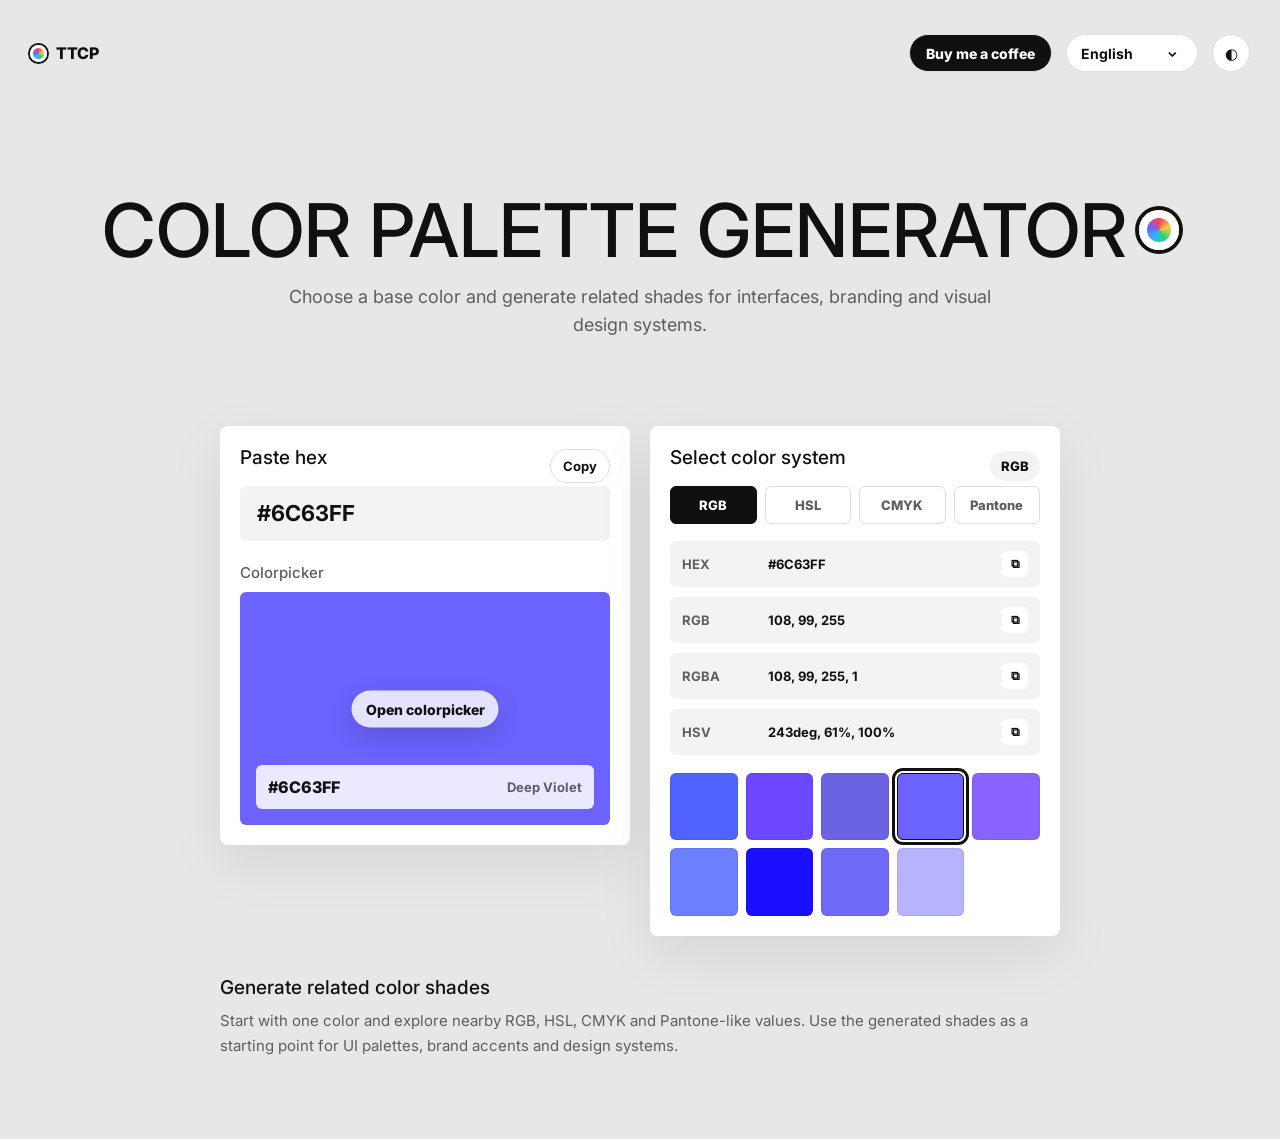
==== color-palette-generator/index.html @ a8769fe8 "Add SEO landing pages" ====
<!doctype html>
<html lang="en">
  <head>
    <meta charset="UTF-8" />
    <meta name="viewport" content="width=device-width, initial-scale=1.0" />
    <title>Color Palette Generator | The True Color Picker</title>
    <meta name="description" content="Generate related color shades from a selected HEX color and explore RGB, HSL, CMYK and Pantone-like values." />
    <meta name="robots" content="index, follow" />
    <link rel="canonical" href="https://thetruecolorpicker.com/color-palette-generator/" />
    <meta property="og:title" content="Color Palette Generator" />
    <meta property="og:description" content="Create related shades from a base color and compare useful design color values." />
    <meta property="og:type" content="website" />
    <meta property="og:url" content="https://thetruecolorpicker.com/color-palette-generator/" />
    <meta property="og:site_name" content="The True Color Picker" />
    <meta name="twitter:card" content="summary" />
    <meta name="twitter:title" content="Color Palette Generator" />
    <meta name="twitter:description" content="Generate related color shades from a selected HEX color." />
    <link rel="preconnect" href="https://fonts.googleapis.com" />
    <link rel="preconnect" href="https://fonts.gstatic.com" crossorigin />
    <link href="https://fonts.googleapis.com/css2?family=Inter:wght@400;500;600;700;800&display=swap" rel="stylesheet" />
    <link rel="stylesheet" href="../styles.css" />
  </head>
  <body data-default-system="rgb">
    <header class="topbar" aria-label="Main navigation">
      <a class="brand-mini" href="/" aria-label="The True Color Picker"><span class="brand-dot"></span>TTCP</a>
      <nav class="nav-actions">
        <a class="coffee-button" href="https://buymeacoffee.com/darlan_sz" target="_blank" rel="noopener noreferrer" data-i18n="buyCoffee">Buy me a coffee</a>
        <label class="language-menu"><span class="sr-only" data-i18n="chooseLanguage">Choose language</span><select id="languageSelect" aria-label="Choose language"><option value="en">English</option><option value="pt">Português</option><option value="es">Español</option></select></label>
        <button class="icon-button" id="themeToggle" type="button" aria-label="Dark theme" title="Dark theme"><span aria-hidden="true">◐</span></button>
      </nav>
    </header>
    <main>
      <section class="hero" id="picker">
        <h1>Color Palette Generator</h1>
        <p>Choose a base color and generate related shades for interfaces, branding and visual design systems.</p>
      </section>
      <section class="workspace" aria-label="Color palette generator">
        <article class="panel input-panel">
          <div class="panel-heading"><h2 data-i18n="pasteHex">Paste hex</h2><button class="copy-button" data-copy-target="hexValue" data-i18n="copy" type="button">Copy</button></div>
          <label class="hex-field"><span class="sr-only">Hex color</span><input id="hexInput" type="text" value="#6C63FF" maxlength="7" spellcheck="false" /></label>
          <h3 data-i18n="colorpicker">Colorpicker</h3>
          <div class="color-stage"><input id="colorInput" type="color" value="#6c63ff" aria-label="Choose color" /><div class="selected-color" id="selectedColor"></div><div class="picker-message" data-i18n="openColorpicker" aria-hidden="true">Open colorpicker</div><div class="color-readout"><span id="hexValue">#6C63FF</span><strong id="colorName">Electric Iris</strong></div></div>
        </article>
        <article class="panel values-panel">
          <div class="panel-heading"><h2 data-i18n="selectColorSystem">Select color system</h2><span class="pill" id="activeSystem">RGB</span></div>
          <div class="system-tabs" role="tablist" aria-label="Color systems"><button class="tab active" data-system="rgb" type="button">RGB</button><button class="tab" data-system="hsl" type="button">HSL</button><button class="tab" data-system="cmyk" type="button">CMYK</button><button class="tab" data-system="pantone" type="button">Pantone</button></div>
          <div class="value-list" id="valueList" aria-live="polite"></div><div class="swatch-grid" id="relatedGrid" aria-label="Related shades"></div>
        </article>
      </section>
      <section class="seo-copy">
        <h2>Generate related color shades</h2>
        <p>Start with one color and explore nearby RGB, HSL, CMYK and Pantone-like values. Use the generated shades as a starting point for UI palettes, brand accents and design systems.</p>
      </section>
    </main>
    <script src="../script.js"></script>
  </body>
</html>
---- styles.css ----
:root {
  --page: #e7e7e7;
  --panel: #ffffff;
  --ink: #101010;
  --muted: #5d5d62;
  --line: #dedee3;
  --soft: #f3f3f5;
  --accent: #6c63ff;
  --radius: 8px;
  --shadow: 0 18px 55px rgba(18, 18, 20, 0.08);
}

body.dark-theme {
  --page: #121214;
  --panel: #1d1d21;
  --ink: #f4f4f5;
  --muted: #b2b2bb;
  --line: #35353c;
  --soft: #29292f;
  --shadow: 0 18px 55px rgba(0, 0, 0, 0.26);
}

* {
  box-sizing: border-box;
}

html {
  scroll-behavior: smooth;
}

body {
  margin: 0;
  min-height: 100vh;
  background: var(--page);
  color: var(--ink);
  font-family: Inter, Arial, Helvetica, sans-serif;
}

button,
input,
select {
  font: inherit;
}

button {
  cursor: pointer;
}

.sr-only {
  position: absolute;
  width: 1px;
  height: 1px;
  padding: 0;
  margin: -1px;
  overflow: hidden;
  clip: rect(0, 0, 0, 0);
  white-space: nowrap;
  border: 0;
}

.topbar {
  display: flex;
  align-items: center;
  justify-content: space-between;
  width: min(1220px, calc(100% - 40px));
  margin: 0 auto;
  padding: 34px 0 18px;
}

.brand-mini,
.nav-actions a {
  color: var(--ink);
  text-decoration: none;
}

.brand-mini {
  display: inline-flex;
  align-items: center;
  gap: 9px;
  font-weight: 800;
  letter-spacing: 0;
}

.brand-dot {
  width: 17px;
  height: 17px;
  border-radius: 50%;
  background: conic-gradient(#ff4057, #ffcc3d, #28d17c, #2fb6ff, #6c63ff, #ff4057);
  box-shadow: inset 0 0 0 3px #fff, 0 0 0 2px #111;
}

.nav-actions {
  display: flex;
  align-items: center;
  gap: 14px;
  font-size: 15px;
  font-weight: 500;
}

.nav-actions .coffee-button {
  display: inline-flex;
  align-items: center;
  justify-content: center;
  min-height: 38px;
  padding: 0 16px;
  border: 1px solid var(--line);
  border-radius: 999px;
  background: var(--ink);
  color: var(--panel);
  font-size: 14px;
  font-weight: 800;
  text-decoration: none;
  white-space: nowrap;
}

.language-menu select {
  appearance: none;
  min-height: 38px;
  padding: 0 44px 0 14px;
  border: 1px solid var(--line);
  border-radius: 999px;
  background: var(--panel);
  color: var(--ink);
  font-size: 14px;
  font-weight: 700;
  outline: none;
}

.language-menu {
  position: relative;
}

.language-menu::after {
  content: "⌄";
  position: absolute;
  top: 50%;
  right: 20px;
  transform: translateY(-56%);
  color: var(--ink);
  font-size: 13px;
  font-weight: 800;
  pointer-events: none;
}

.language-menu select:focus {
  border-color: var(--ink);
  box-shadow: 0 0 0 3px rgba(0, 0, 0, 0.08);
}

.icon-button,
.copy-button,
.tab {
  border: 1px solid var(--line);
  background: var(--panel);
  color: var(--ink);
}

.icon-button {
  display: grid;
  width: 38px;
  height: 38px;
  place-items: center;
  border-radius: 999px;
}

.hero {
  display: grid;
  justify-items: center;
  gap: 16px;
  width: min(1220px, calc(100% - 40px));
  margin: 104px auto 86px;
  text-align: center;
}

.hero h1 {
  display: inline-flex;
  align-items: center;
  justify-content: center;
  gap: 12px;
  margin: 0;
  font-size: clamp(42px, 6vw, 74px);
  line-height: 0.98;
  font-weight: 500;
  text-transform: uppercase;
}

.hero h1::after {
  content: "";
  width: 40px;
  height: 40px;
  border-radius: 50%;
  background: conic-gradient(#ff4057, #ffcc3d, #28d17c, #2fb6ff, #6c63ff, #ff4057);
  box-shadow: inset 0 0 0 8px #fff, 0 0 0 4px #111;
}

.hero p {
  max-width: 720px;
  margin: 0;
  color: var(--muted);
  font-size: 18px;
  line-height: 1.6;
}

.workspace {
  display: grid;
  grid-template-columns: repeat(2, minmax(0, 1fr));
  gap: 20px;
  width: min(840px, calc(100% - 40px));
  margin: 0 auto 80px;
  align-items: start;
}

.seo-copy {
  width: min(840px, calc(100% - 40px));
  margin: -40px auto 80px;
  color: var(--muted);
  font-size: 15px;
  line-height: 1.7;
}

.seo-copy h2 {
  color: var(--ink);
  margin-bottom: 8px;
}

.seo-copy p {
  margin: 0 0 14px;
}

.panel {
  min-width: 0;
  height: fit-content;
  padding: 20px;
  border-radius: var(--radius);
  background: var(--panel);
  box-shadow: var(--shadow);
}

.panel-heading {
  display: flex;
  align-items: center;
  justify-content: space-between;
  gap: 14px;
}

h2,
h3,
p {
  letter-spacing: 0;
}

h2 {
  margin: 0 0 16px;
  font-size: 19px;
  line-height: 1.25;
  font-weight: 500;
}

h3 {
  margin: 22px 0 10px;
  color: var(--muted);
  font-size: 15px;
  line-height: 1.3;
  font-weight: 500;
}

.copy-button {
  min-height: 34px;
  padding: 0 12px;
  border-radius: 999px;
  font-size: 13px;
  font-weight: 700;
}

.copy-button.copied,
.mini-copy.copied {
  background: #111;
  color: #fff;
}

.hex-field input {
  width: 100%;
  height: 55px;
  padding: 0 16px;
  border: 1px solid transparent;
  border-radius: 6px;
  background: var(--soft);
  color: var(--ink);
  font-size: 22px;
  font-weight: 700;
  text-transform: uppercase;
  outline: none;
}

.hex-field input:focus {
  border-color: var(--accent);
  box-shadow: 0 0 0 4px color-mix(in srgb, var(--accent) 22%, transparent);
}

.color-stage {
  display: grid;
  position: relative;
  min-height: 233px;
  overflow: hidden;
  border-radius: 6px;
  background: var(--soft);
}

#colorInput {
  position: absolute;
  inset: 0;
  width: 100%;
  height: 100%;
  opacity: 0;
  cursor: pointer;
}

.selected-color {
  min-height: 233px;
  background: var(--accent);
}

.picker-message {
  position: absolute;
  top: 50%;
  left: 50%;
  z-index: 1;
  transform: translate(-50%, -50%);
  padding: 10px 14px;
  border-radius: 999px;
  background: rgba(255, 255, 255, 0.82);
  color: #111;
  font-size: 14px;
  font-weight: 800;
  pointer-events: none;
  box-shadow: 0 8px 24px rgba(0, 0, 0, 0.16);
  white-space: nowrap;
}

.color-readout {
  position: absolute;
  left: 16px;
  right: 16px;
  bottom: 16px;
  display: flex;
  flex-wrap: wrap;
  align-items: center;
  justify-content: space-between;
  gap: 10px;
  padding: 12px;
  border-radius: 6px;
  background: rgba(255, 255, 255, 0.86);
  backdrop-filter: blur(12px);
}

.color-readout span {
  font-weight: 800;
}

.color-readout strong {
  color: var(--muted);
  font-size: 13px;
}

body.dark-theme .brand-dot,
body.dark-theme .hero h1::after {
  box-shadow: inset 0 0 0 3px #fff, 0 0 0 2px #fff;
}

body.dark-theme .hero h1::after {
  box-shadow: inset 0 0 0 8px #fff, 0 0 0 4px #fff;
}

body.dark-theme .picker-message,
body.dark-theme .color-readout {
  background: rgba(18, 18, 20, 0.78);
  color: #fff;
}

body.dark-theme .color-readout strong {
  color: #d6d6dc;
}

.pill {
  display: inline-flex;
  align-items: center;
  min-height: 30px;
  padding: 0 11px;
  border-radius: 999px;
  background: var(--soft);
  color: var(--ink);
  font-size: 13px;
  font-weight: 800;
}

.system-tabs {
  display: grid;
  grid-template-columns: repeat(4, 1fr);
  gap: 8px;
  margin-bottom: 17px;
}

.tab {
  min-height: 38px;
  border-radius: 6px;
  color: var(--muted);
  font-size: 13px;
  font-weight: 800;
}

.tab.active {
  border-color: var(--ink);
  background: var(--ink);
  color: var(--panel);
}

.value-list {
  display: grid;
  gap: 10px;
}

.system-note {
  margin: 2px 0 0;
  padding: 10px 12px;
  border-radius: 6px;
  background: color-mix(in srgb, var(--accent) 10%, var(--soft));
  color: var(--muted);
  font-size: 12px;
  line-height: 1.45;
  font-weight: 700;
}

.value-row {
  display: grid;
  grid-template-columns: 76px 1fr auto;
  gap: 10px;
  align-items: center;
  min-height: 43px;
  padding: 10px 12px;
  border-radius: 6px;
  background: var(--soft);
  font-size: 13px;
}

.value-row span:first-child {
  color: var(--muted);
  font-weight: 700;
}

.value-row strong {
  min-width: 0;
  overflow-wrap: anywhere;
}

.mini-copy {
  width: 26px;
  height: 26px;
  border: 0;
  border-radius: 5px;
  background: var(--panel);
  color: var(--ink);
  font-size: 12px;
  font-weight: 800;
}

.mini-copy.copied {
  width: auto;
  padding: 0 8px;
}

.swatch-grid {
  display: grid;
  grid-template-columns: repeat(5, minmax(0, 1fr));
  gap: 8px;
  margin-top: 18px;
}

.swatch {
  aspect-ratio: 1;
  min-height: 42px;
  border: 1px solid rgba(0, 0, 0, 0.08);
  border-radius: 6px;
}

.swatch.selected {
  border-color: #111;
  box-shadow: 0 0 0 2px #fff, 0 0 0 5px #111;
}

body.dark-theme .swatch.selected {
  border-color: #fff;
  box-shadow: 0 0 0 2px #111, 0 0 0 5px #fff;
}

.harmony-list {
  display: grid;
  gap: 14px;
}

.harmony-group {
  display: grid;
  gap: 9px;
}

.harmony-title {
  display: flex;
  align-items: center;
  justify-content: space-between;
  gap: 10px;
  color: #3d3d42;
  font-size: 14px;
  font-weight: 800;
}

.harmony-title span {
  color: var(--muted);
  font-size: 12px;
  font-weight: 700;
}

.harmony-colors {
  display: grid;
  grid-template-columns: repeat(3, 1fr);
  gap: 10px;
}

.family-card {
  display: grid;
  align-content: end;
  min-height: 58px;
  padding: 8px;
  border-radius: 6px;
  border: 1px solid rgba(0, 0, 0, 0.08);
  color: #fff;
  text-shadow: 0 1px 2px rgba(0, 0, 0, 0.35);
  font-size: 11px;
  font-weight: 800;
  overflow-wrap: anywhere;
}

.contrast-panel {
  display: grid;
  align-content: start;
  align-self: start;
  gap: 20px;
}

.contrast-section h3 {
  margin-top: 0;
}

.contrast-grid {
  display: grid;
  grid-template-columns: repeat(3, minmax(0, 1fr));
  gap: 13px;
}

.contrast-card {
  display: grid;
  align-content: center;
  justify-items: center;
  min-height: 78px;
  padding: 8px;
  border-radius: 6px;
  border: 1px solid rgba(0, 0, 0, 0.08);
  text-align: center;
}

.contrast-card strong {
  display: block;
  font-size: 18px;
  line-height: 1;
}

.contrast-card span {
  margin-top: 8px;
  font-size: 11px;
  font-weight: 800;
}

@media (max-width: 1120px) {
  .workspace {
    width: min(840px, calc(100% - 40px));
  }
}

@media (max-width: 720px) {
  .topbar {
    width: min(100% - 28px, 1220px);
    padding-top: 22px;
  }

  .nav-actions {
    gap: 14px;
  }

  .hero {
    width: min(100% - 28px, 1220px);
    margin: 66px auto 42px;
  }

  .hero h1 {
    flex-direction: column;
    font-size: clamp(38px, 15vw, 58px);
  }

  .hero p {
    font-size: 15px;
  }

  .workspace {
    grid-template-columns: 1fr;
    width: min(100% - 28px, 1220px);
    gap: 16px;
    margin-bottom: 40px;
  }

  .panel {
    min-height: auto;
    padding: 20px;
  }

  .system-tabs {
    grid-template-columns: repeat(2, 1fr);
  }
}
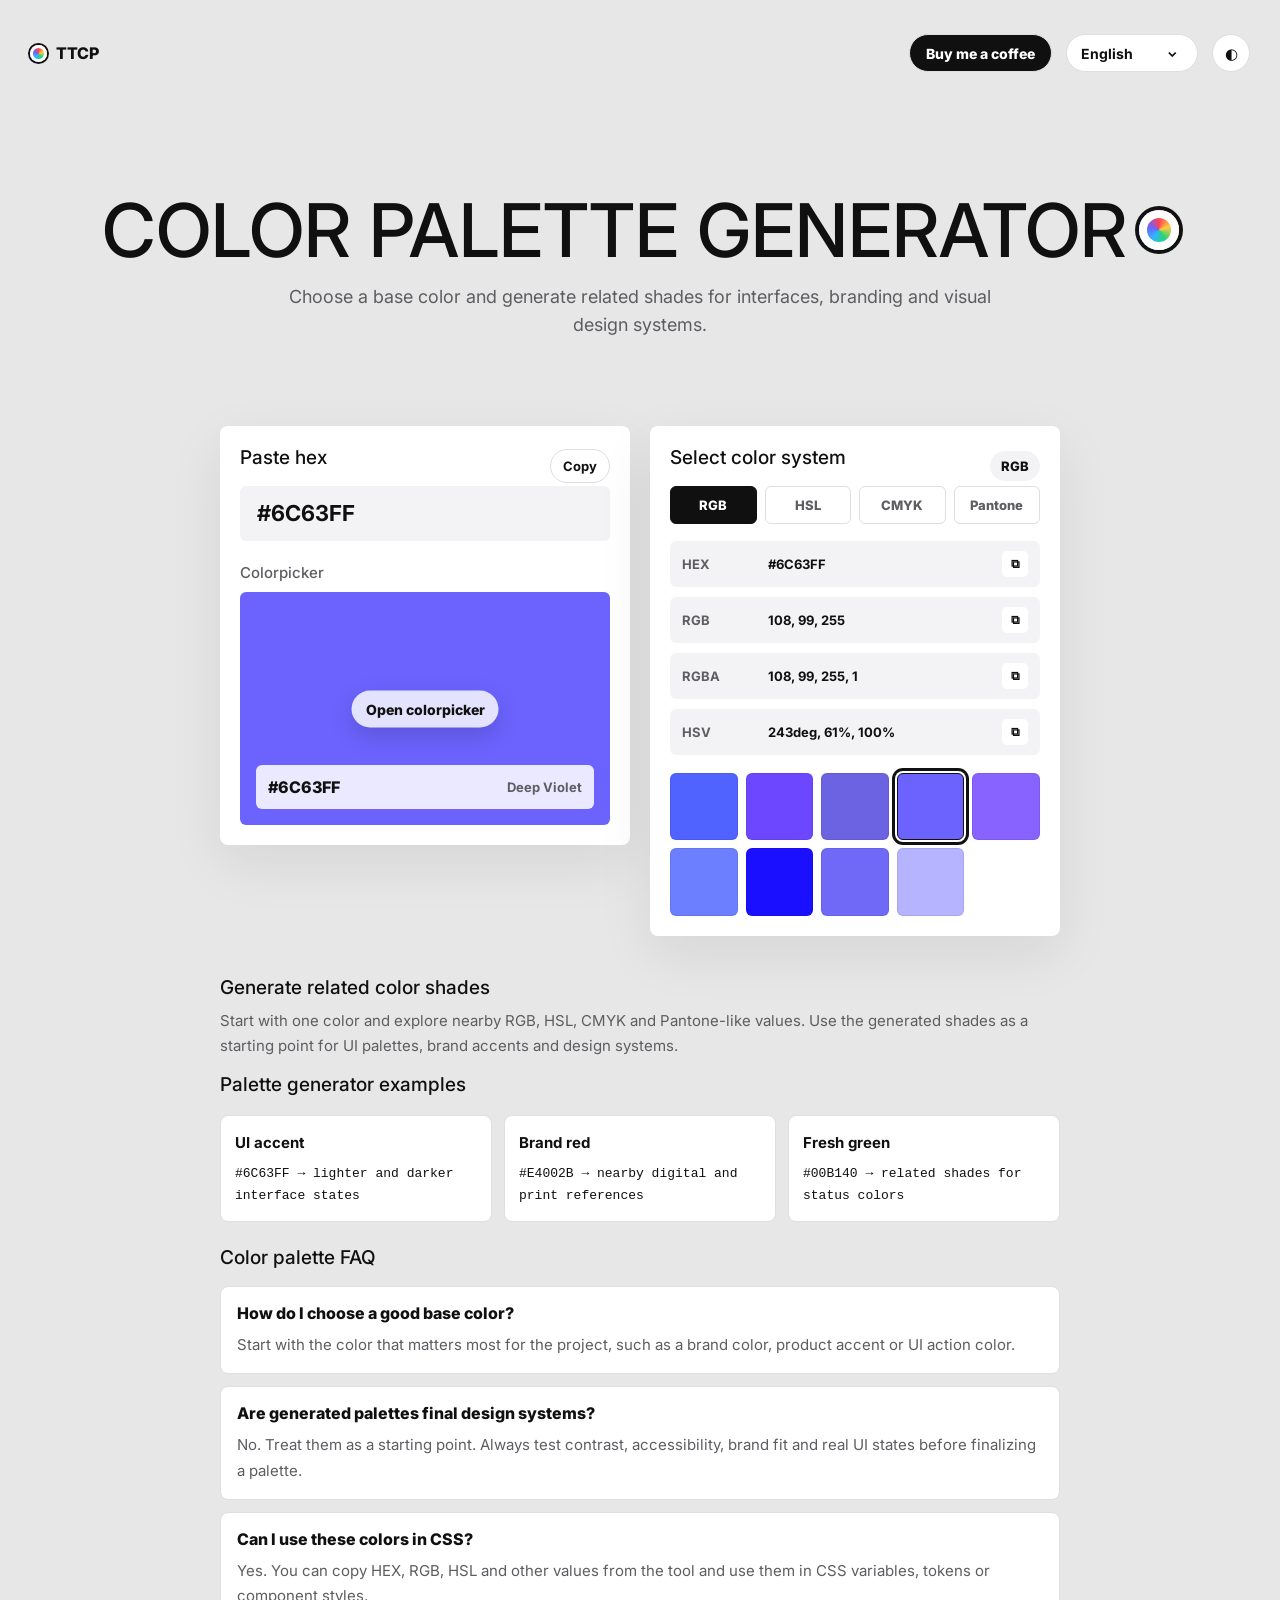
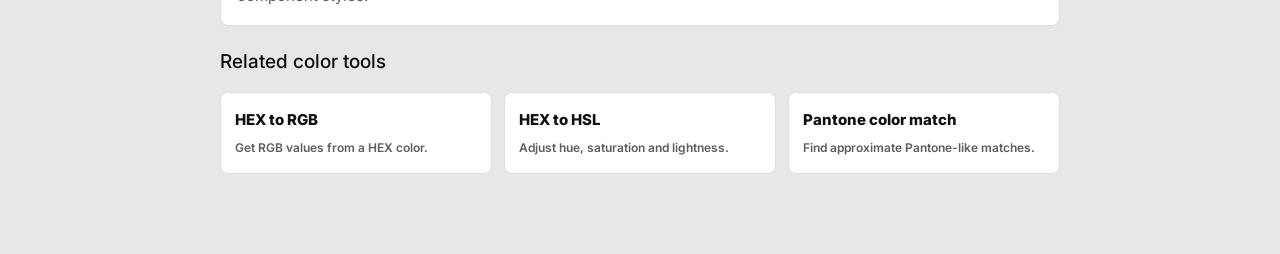
==== commit 3928591f: "Improve SEO landing page content" ====
--- a/color-palette-generator/index.html
+++ b/color-palette-generator/index.html
@@ -15,6 +15,7 @@
     <meta name="twitter:card" content="summary" />
     <meta name="twitter:title" content="Color Palette Generator" />
     <meta name="twitter:description" content="Generate related color shades from a selected HEX color." />
+    <link rel="icon" type="image/svg+xml" href="/favicon.svg" />
     <link rel="preconnect" href="https://fonts.googleapis.com" />
     <link rel="preconnect" href="https://fonts.gstatic.com" crossorigin />
     <link href="https://fonts.googleapis.com/css2?family=Inter:wght@400;500;600;700;800&display=swap" rel="stylesheet" />
@@ -50,6 +51,33 @@
       <section class="seo-copy">
         <h2>Generate related color shades</h2>
         <p>Start with one color and explore nearby RGB, HSL, CMYK and Pantone-like values. Use the generated shades as a starting point for UI palettes, brand accents and design systems.</p>
+        <h2>Palette generator examples</h2>
+        <div class="example-grid" aria-label="Color palette examples">
+          <div class="example-card"><strong>UI accent</strong><code>#6C63FF → lighter and darker interface states</code></div>
+          <div class="example-card"><strong>Brand red</strong><code>#E4002B → nearby digital and print references</code></div>
+          <div class="example-card"><strong>Fresh green</strong><code>#00B140 → related shades for status colors</code></div>
+        </div>
+        <h2>Color palette FAQ</h2>
+        <div class="faq-list">
+          <article class="faq-item">
+            <h3>How do I choose a good base color?</h3>
+            <p>Start with the color that matters most for the project, such as a brand color, product accent or UI action color.</p>
+          </article>
+          <article class="faq-item">
+            <h3>Are generated palettes final design systems?</h3>
+            <p>No. Treat them as a starting point. Always test contrast, accessibility, brand fit and real UI states before finalizing a palette.</p>
+          </article>
+          <article class="faq-item">
+            <h3>Can I use these colors in CSS?</h3>
+            <p>Yes. You can copy HEX, RGB, HSL and other values from the tool and use them in CSS variables, tokens or component styles.</p>
+          </article>
+        </div>
+        <h2>Related color tools</h2>
+        <div class="related-tools">
+          <a href="/hex-to-rgb/">HEX to RGB <span>Get RGB values from a HEX color.</span></a>
+          <a href="/hex-to-hsl/">HEX to HSL <span>Adjust hue, saturation and lightness.</span></a>
+          <a href="/pantone-color-match/">Pantone color match <span>Find approximate Pantone-like matches.</span></a>
+        </div>
       </section>
     </main>
     <script src="../script.js"></script>
--- a/styles.css
+++ b/styles.css
@@ -225,6 +225,75 @@
 
 .seo-copy p {
   margin: 0 0 14px;
+}
+
+.example-grid,
+.related-tools {
+  display: grid;
+  grid-template-columns: repeat(3, minmax(0, 1fr));
+  gap: 12px;
+  margin: 18px 0 24px;
+}
+
+.example-card,
+.related-tools a,
+.faq-item {
+  border: 1px solid var(--line);
+  border-radius: var(--radius);
+  background: var(--panel);
+}
+
+.example-card {
+  padding: 14px;
+}
+
+.example-card strong,
+.faq-item h3 {
+  color: var(--ink);
+}
+
+.example-card code {
+  display: block;
+  margin-top: 8px;
+  color: var(--ink);
+  font-size: 13px;
+  overflow-wrap: anywhere;
+}
+
+.faq-list {
+  display: grid;
+  gap: 12px;
+  margin: 16px 0 24px;
+}
+
+.faq-item {
+  padding: 16px;
+}
+
+.faq-item h3 {
+  margin: 0 0 8px;
+  font-size: 16px;
+  font-weight: 800;
+}
+
+.faq-item p {
+  margin: 0;
+}
+
+.related-tools a {
+  display: block;
+  padding: 14px;
+  color: var(--ink);
+  font-weight: 800;
+  text-decoration: none;
+}
+
+.related-tools a span {
+  display: block;
+  margin-top: 6px;
+  color: var(--muted);
+  font-size: 12px;
+  font-weight: 600;
 }
 
 .panel {
@@ -623,4 +692,9 @@
   .system-tabs {
     grid-template-columns: repeat(2, 1fr);
   }
-}
+
+  .example-grid,
+  .related-tools {
+    grid-template-columns: 1fr;
+  }
+}
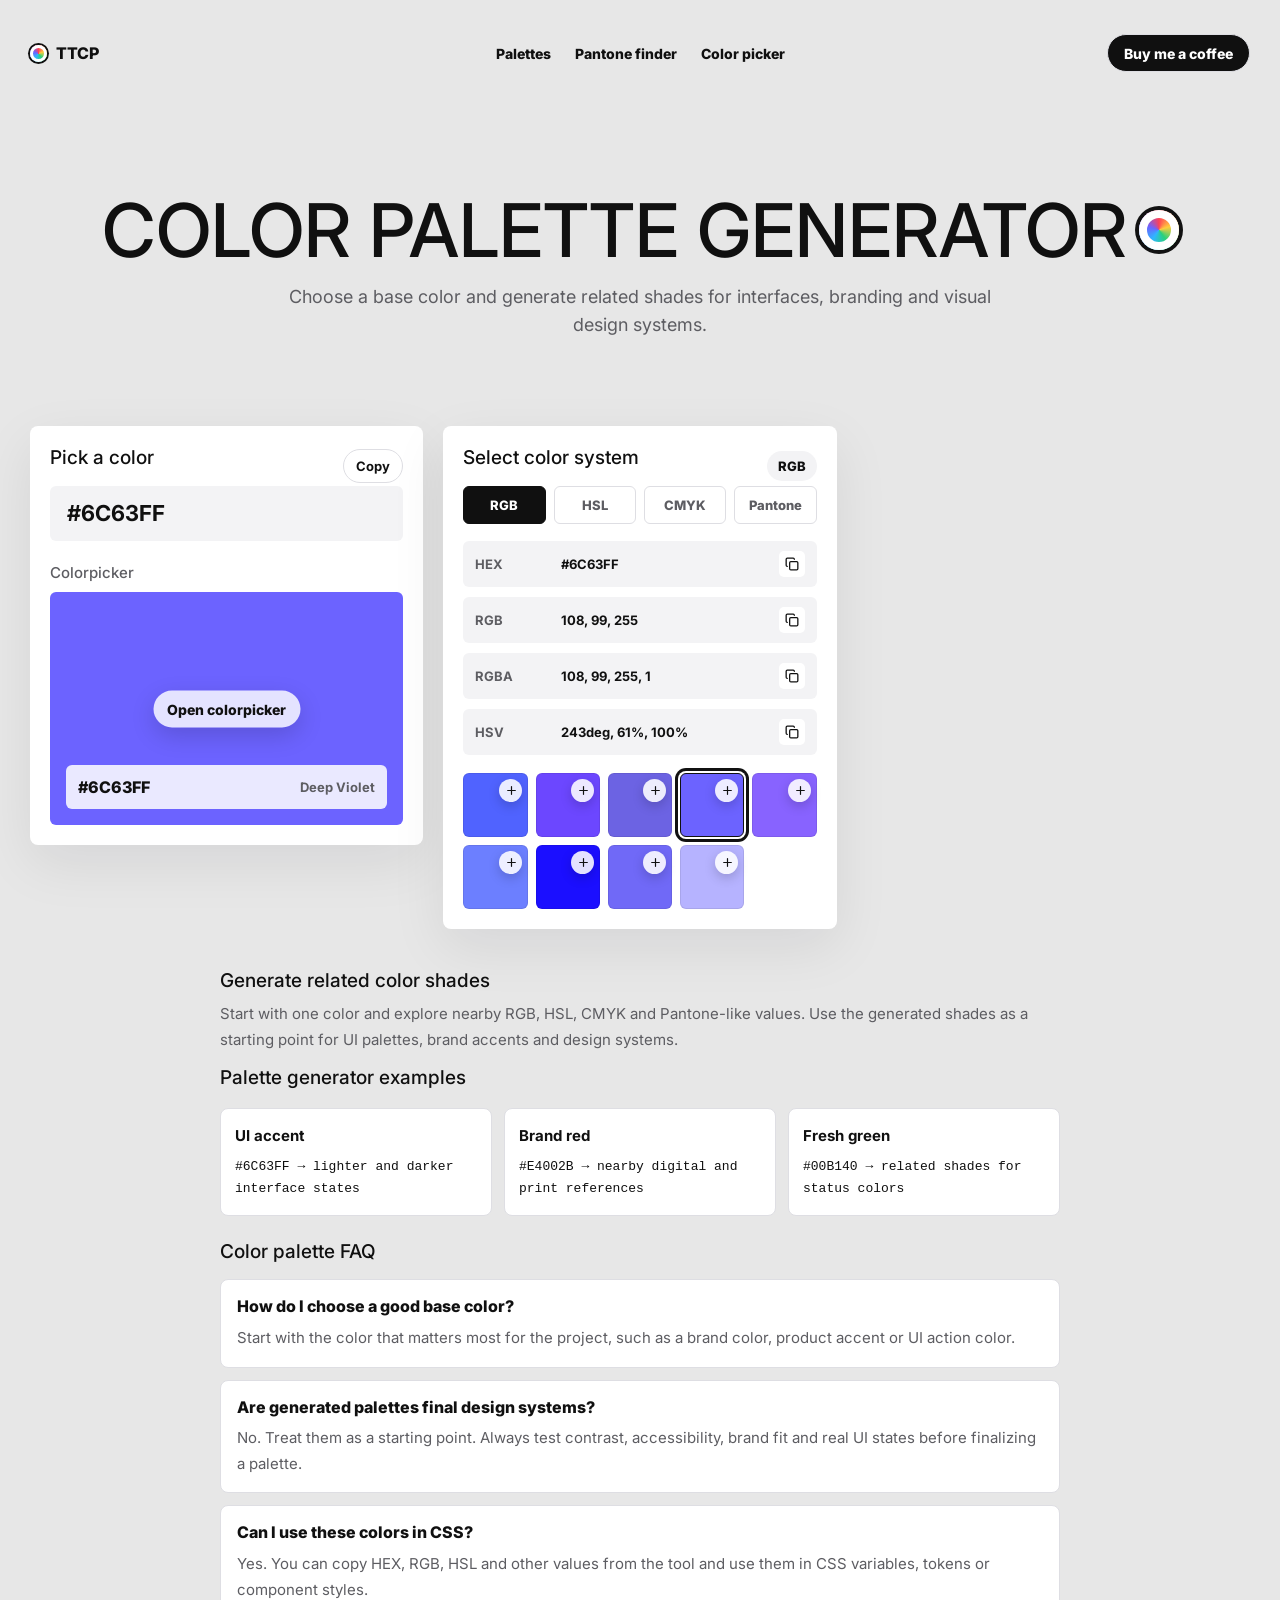
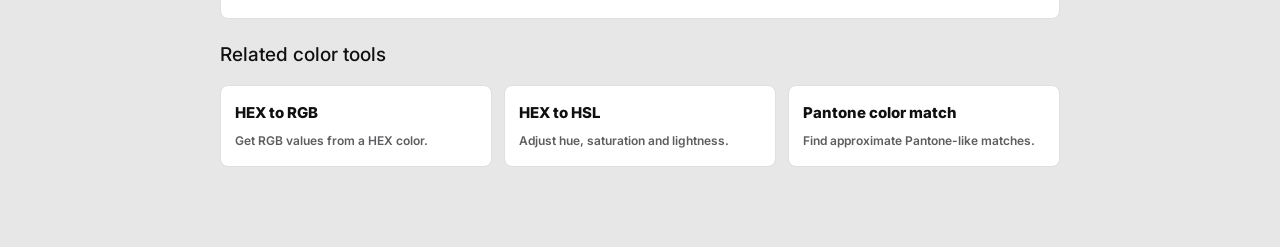
==== commit 3073db76: "Add palette and pantone finder pages" ====
--- a/color-palette-generator/index.html
+++ b/color-palette-generator/index.html
@@ -24,11 +24,12 @@
   <body data-default-system="rgb">
     <header class="topbar" aria-label="Main navigation">
       <a class="brand-mini" href="/" aria-label="The True Color Picker"><span class="brand-dot"></span>TTCP</a>
-      <nav class="nav-actions">
-        <a class="coffee-button" href="https://buymeacoffee.com/darlan_sz" target="_blank" rel="noopener noreferrer" data-i18n="buyCoffee">Buy me a coffee</a>
-        <label class="language-menu"><span class="sr-only" data-i18n="chooseLanguage">Choose language</span><select id="languageSelect" aria-label="Choose language"><option value="en">English</option><option value="pt">Português</option><option value="es">Español</option></select></label>
-        <button class="icon-button" id="themeToggle" type="button" aria-label="Dark theme" title="Dark theme"><span aria-hidden="true">◐</span></button>
+      <nav class="nav-menu">
+        <a class="nav-link" href="/color-palettes/">Palettes</a>
+        <a class="nav-link" href="/pantone-finder/">Pantone finder</a>
+        <a class="nav-link" href="/">Color picker</a>
       </nav>
+      <a class="coffee-button" href="https://buymeacoffee.com/darlan_sz" target="_blank" rel="noopener noreferrer">Buy me a coffee</a>
     </header>
     <main>
       <section class="hero" id="picker">
--- a/styles.css
+++ b/styles.css
@@ -46,6 +46,18 @@
   cursor: pointer;
 }
 
+button svg {
+  display: block;
+  width: 1em;
+  height: 1em;
+  fill: none;
+  stroke: currentColor;
+  stroke-width: 2.2;
+  stroke-linecap: round;
+  stroke-linejoin: round;
+  pointer-events: none;
+}
+
 .sr-only {
   position: absolute;
   width: 1px;
@@ -59,16 +71,19 @@
 }
 
 .topbar {
-  display: flex;
-  align-items: center;
-  justify-content: space-between;
+  display: grid;
+  grid-template-columns: 1fr auto 1fr;
+  align-items: center;
+  gap: 20px;
   width: min(1220px, calc(100% - 40px));
   margin: 0 auto;
   padding: 34px 0 18px;
 }
 
 .brand-mini,
-.nav-actions a {
+.nav-actions a,
+.nav-menu a,
+.topbar > .coffee-button {
   color: var(--ink);
   text-decoration: none;
 }
@@ -77,8 +92,13 @@
   display: inline-flex;
   align-items: center;
   gap: 9px;
+  justify-self: start;
   font-weight: 800;
   letter-spacing: 0;
+}
+
+.topbar > .coffee-button {
+  justify-self: end;
 }
 
 .brand-dot {
@@ -97,7 +117,8 @@
   font-weight: 500;
 }
 
-.nav-actions .coffee-button {
+.nav-actions .coffee-button,
+.topbar > .coffee-button {
   display: inline-flex;
   align-items: center;
   justify-content: center;
@@ -111,6 +132,25 @@
   font-weight: 800;
   text-decoration: none;
   white-space: nowrap;
+}
+
+.nav-menu {
+  display: inline-flex;
+  align-items: center;
+  justify-content: center;
+  gap: 24px;
+  justify-self: center;
+}
+
+.nav-actions .nav-link,
+.nav-menu .nav-link {
+  display: inline-flex;
+  align-items: center;
+  min-height: 38px;
+  color: var(--ink);
+  font-size: 14px;
+  font-weight: 800;
+  text-decoration: none;
 }
 
 .language-menu select {
@@ -203,9 +243,9 @@
 
 .workspace {
   display: grid;
-  grid-template-columns: repeat(2, minmax(0, 1fr));
+  grid-template-columns: repeat(3, minmax(0, 1fr));
   gap: 20px;
-  width: min(840px, calc(100% - 40px));
+  width: min(1220px, calc(100% - 40px));
   margin: 0 auto 80px;
   align-items: start;
 }
@@ -305,11 +345,21 @@
   box-shadow: var(--shadow);
 }
 
+.saved-palette-panel {
+  grid-column: 1 / -1;
+}
+
 .panel-heading {
   display: flex;
   align-items: center;
   justify-content: space-between;
   gap: 14px;
+}
+
+.panel-actions {
+  display: inline-flex;
+  align-items: center;
+  gap: 8px;
 }
 
 h2,
@@ -339,6 +389,25 @@
   border-radius: 999px;
   font-size: 13px;
   font-weight: 700;
+}
+
+.round-button {
+  display: inline-grid;
+  width: 34px;
+  height: 34px;
+  place-items: center;
+  border: 1px solid var(--line);
+  border-radius: 999px;
+  background: var(--panel);
+  color: var(--ink);
+  font-size: 18px;
+  font-weight: 800;
+  line-height: 1;
+}
+
+.round-button svg {
+  width: 17px;
+  height: 17px;
 }
 
 .copy-button.copied,
@@ -522,6 +591,8 @@
 }
 
 .mini-copy {
+  display: grid;
+  place-items: center;
   width: 26px;
   height: 26px;
   border: 0;
@@ -532,7 +603,13 @@
   font-weight: 800;
 }
 
-.mini-copy.copied {
+.mini-copy svg {
+  width: 14px;
+  height: 14px;
+}
+
+.mini-copy.copied,
+.slot-action.copied {
   width: auto;
   padding: 0 8px;
 }
@@ -544,16 +621,680 @@
   margin-top: 18px;
 }
 
+.swatch-item,
+.image-color-wrap {
+  position: relative;
+  min-width: 0;
+}
+
 .swatch {
+  display: block;
+  width: 100%;
   aspect-ratio: 1;
   min-height: 42px;
+  padding: 0;
   border: 1px solid rgba(0, 0, 0, 0.08);
   border-radius: 6px;
+}
+
+.add-swatch {
+  position: absolute;
+  top: 6px;
+  right: 6px;
+  display: grid;
+  width: 23px;
+  height: 23px;
+  place-items: center;
+  border: 0;
+  border-radius: 999px;
+  background: rgba(255, 255, 255, 0.88);
+  color: #111;
+  font-size: 15px;
+  font-weight: 900;
+  line-height: 1;
+  box-shadow: 0 4px 12px rgba(0, 0, 0, 0.18);
+}
+
+.add-swatch svg {
+  width: 13px;
+  height: 13px;
 }
 
 .swatch.selected {
   border-color: #111;
   box-shadow: 0 0 0 2px #fff, 0 0 0 5px #111;
+}
+
+.image-upload {
+  display: grid;
+  place-items: center;
+  min-height: 48px;
+  margin-bottom: 14px;
+  border: 1px dashed var(--line);
+  border-radius: 6px;
+  background: var(--soft);
+  color: var(--ink);
+  font-size: 14px;
+  font-weight: 800;
+  cursor: pointer;
+}
+
+.image-upload input {
+  position: absolute;
+  width: 1px;
+  height: 1px;
+  opacity: 0;
+  pointer-events: none;
+}
+
+.image-preview {
+  display: grid;
+  min-height: 180px;
+  place-items: center;
+  overflow: hidden;
+  border-radius: 6px;
+  background: var(--soft);
+  color: var(--muted);
+  text-align: center;
+  font-size: 13px;
+  line-height: 1.45;
+}
+
+.image-preview img {
+  width: 100%;
+  height: 100%;
+  max-height: 220px;
+  object-fit: cover;
+}
+
+.image-palette-grid {
+  display: grid;
+  grid-template-columns: repeat(4, minmax(0, 1fr));
+  gap: 8px;
+  margin-top: 14px;
+}
+
+.image-color {
+  width: 100%;
+  display: grid;
+  align-content: end;
+  min-height: 62px;
+  padding: 8px;
+  border: 1px solid rgba(0, 0, 0, 0.08);
+  border-radius: 6px;
+  color: #fff;
+  font-size: 10px;
+  font-weight: 800;
+  text-align: left;
+  text-shadow: 0 1px 2px rgba(0, 0, 0, 0.55);
+}
+
+.palette-size-menu select {
+  appearance: none;
+  min-height: 34px;
+  min-width: 68px;
+  padding: 0 34px 0 13px;
+  border: 1px solid var(--line);
+  border-radius: 999px;
+  background: var(--soft);
+  color: var(--ink);
+  font-size: 13px;
+  font-weight: 800;
+  outline: none;
+}
+
+.palette-size-menu {
+  position: relative;
+}
+
+.palette-size-menu::after {
+  content: "⌄";
+  position: absolute;
+  top: 50%;
+  right: 14px;
+  transform: translateY(-56%);
+  color: var(--ink);
+  font-size: 12px;
+  font-weight: 900;
+  pointer-events: none;
+}
+
+.palette-slots {
+  display: grid;
+  grid-template-columns: repeat(auto-fit, minmax(74px, 1fr));
+  gap: 10px;
+}
+
+.palette-slot {
+  position: relative;
+  display: grid;
+  min-height: 88px;
+  align-content: end;
+  padding: 10px;
+  border: 1px solid var(--line);
+  border-radius: 6px;
+  background: var(--soft);
+  color: var(--muted);
+  font-size: 11px;
+  font-weight: 800;
+  overflow: hidden;
+}
+
+.palette-slot.empty {
+  align-content: center;
+  justify-items: center;
+  gap: 8px;
+  text-align: center;
+}
+
+.palette-slot.filled {
+  color: #fff;
+  text-shadow: 0 1px 2px rgba(0, 0, 0, 0.5);
+}
+
+.slot-actions {
+  position: absolute;
+  top: 8px;
+  right: 8px;
+  display: flex;
+  gap: 5px;
+}
+
+.palette-slot.empty .slot-actions {
+  position: static;
+  justify-content: center;
+}
+
+.slot-action {
+  display: grid;
+  width: 24px;
+  height: 24px;
+  place-items: center;
+  border: 0;
+  border-radius: 999px;
+  background: rgba(255, 255, 255, 0.88);
+  color: #111;
+  font-size: 11px;
+  font-weight: 900;
+  line-height: 1;
+  box-shadow: 0 4px 12px rgba(0, 0, 0, 0.16);
+}
+
+.slot-action svg {
+  width: 14px;
+  height: 14px;
+  stroke-width: 2.2;
+}
+
+.palette-slot.empty .slot-action {
+  background: var(--panel);
+  color: var(--ink);
+}
+
+.export-palette-button {
+  display: inline-flex;
+  align-items: center;
+  justify-content: center;
+  min-height: 40px;
+  margin-top: 14px;
+  padding: 0 18px;
+  border: 1px solid var(--line);
+  border-radius: 999px;
+  background: var(--ink);
+  color: var(--panel);
+  font-size: 14px;
+  font-weight: 800;
+  text-decoration: none;
+}
+
+.export-palette-button.disabled {
+  cursor: not-allowed;
+  opacity: 0.42;
+  pointer-events: none;
+}
+
+.color-card-overlay {
+  position: fixed;
+  inset: 0;
+  z-index: 40;
+  display: grid;
+  place-items: center;
+  padding: 32px;
+  background: rgba(18, 18, 20, 0.92);
+}
+
+.color-card-overlay[hidden] {
+  display: none;
+}
+
+.overlay-close {
+  position: fixed;
+  top: 24px;
+  right: 24px;
+  display: grid;
+  width: 42px;
+  height: 42px;
+  place-items: center;
+  border: 1px solid rgba(255, 255, 255, 0.18);
+  border-radius: 999px;
+  background: rgba(255, 255, 255, 0.08);
+  color: #fff;
+  font-size: 24px;
+  font-weight: 800;
+}
+
+.overlay-close svg {
+  width: 20px;
+  height: 20px;
+}
+
+.color-card-shell {
+  display: flex;
+  align-items: center;
+  justify-content: center;
+  gap: 18px;
+  width: min(760px, 100%);
+}
+
+.export-card {
+  width: min(410px, 100%);
+  overflow: hidden;
+  border-radius: 0;
+  background: #fff;
+  color: #111;
+  box-shadow: 0 30px 90px rgba(0, 0, 0, 0.36);
+}
+
+.export-card-swatch {
+  min-height: 310px;
+  background: var(--accent);
+}
+
+.export-card-codes {
+  padding: 28px 32px 30px;
+}
+
+.export-card-codes h2 {
+  margin: 0 0 18px;
+  color: #111;
+  font-size: 18px;
+  font-weight: 800;
+}
+
+.export-code-grid {
+  display: grid;
+  grid-template-columns: repeat(2, minmax(0, 1fr));
+  gap: 18px 28px;
+}
+
+.export-code {
+  display: grid;
+  gap: 5px;
+  min-width: 0;
+}
+
+.export-code span {
+  color: #6c6c72;
+  font-size: 11px;
+  font-weight: 800;
+  text-transform: uppercase;
+}
+
+.export-code strong {
+  color: #111;
+  font-size: 14px;
+  font-weight: 500;
+  overflow-wrap: anywhere;
+}
+
+.download-card {
+  min-height: 42px;
+  padding: 0 18px;
+  border: 1px solid rgba(255, 255, 255, 0.2);
+  border-radius: 999px;
+  background: #fff;
+  color: #111;
+  font-size: 14px;
+  font-weight: 800;
+  white-space: nowrap;
+  text-decoration: none;
+  display: inline-flex;
+  align-items: center;
+  justify-content: center;
+}
+
+.palette-preview-shell {
+  display: flex;
+  align-items: center;
+  justify-content: center;
+  gap: 18px;
+  width: min(1080px, 100%);
+}
+
+.palette-preview-panel {
+  display: grid;
+  gap: 14px;
+  width: min(860px, 100%);
+}
+
+.palette-preview-panel h2 {
+  margin: 0;
+  color: #fff;
+  font-size: 18px;
+  font-weight: 800;
+}
+
+.palette-preview-panel img {
+  display: block;
+  width: 100%;
+  max-height: 72vh;
+  object-fit: contain;
+  border-radius: 6px;
+  background: #121214;
+  box-shadow: 0 30px 90px rgba(0, 0, 0, 0.36);
+}
+
+.palette-search-hero {
+  display: grid;
+  justify-items: center;
+  gap: 28px;
+  width: min(1220px, calc(100% - 40px));
+  margin: 88px auto 34px;
+}
+
+.palette-search-hero h1 {
+  margin: 0;
+  font-size: clamp(42px, 7vw, 84px);
+  line-height: 0.96;
+  font-weight: 500;
+  text-transform: uppercase;
+  text-align: center;
+}
+
+.palette-search-form {
+  width: 100%;
+}
+
+.palette-search-form input {
+  width: 100%;
+  min-height: 68px;
+  padding: 0 24px;
+  border: 1px solid var(--line);
+  border-radius: 999px;
+  background: var(--panel);
+  color: var(--ink);
+  box-shadow: var(--shadow);
+  font-size: clamp(17px, 2vw, 24px);
+  font-weight: 700;
+  outline: none;
+}
+
+.palette-search-form input:focus {
+  border-color: var(--accent);
+  box-shadow: 0 0 0 4px color-mix(in srgb, var(--accent) 20%, transparent), var(--shadow);
+}
+
+.pantone-search-form {
+  display: grid;
+  grid-template-columns: 1fr 78px;
+  gap: 12px;
+}
+
+.pantone-search-form input[type="color"] {
+  width: 78px;
+  min-height: 68px;
+  padding: 8px;
+  border: 1px solid var(--line);
+  border-radius: 999px;
+  background: var(--panel);
+  box-shadow: var(--shadow);
+  cursor: pointer;
+}
+
+.pantone-filter-bar {
+  display: flex;
+  flex-wrap: wrap;
+  justify-content: center;
+  gap: 8px;
+  width: 100%;
+}
+
+.filter-chip {
+  min-height: 36px;
+  padding: 0 14px;
+  border: 1px solid var(--line);
+  border-radius: 999px;
+  background: var(--panel);
+  color: var(--muted);
+  font-size: 13px;
+  font-weight: 800;
+}
+
+.filter-chip.active {
+  border-color: var(--ink);
+  background: var(--ink);
+  color: var(--panel);
+}
+
+.palette-results {
+  display: grid;
+  grid-template-columns: repeat(2, minmax(0, 1fr));
+  gap: 20px;
+  width: min(1220px, calc(100% - 40px));
+  margin: 0 auto 80px;
+}
+
+.keyword-palette-card {
+  display: grid;
+  gap: 16px;
+  padding: 20px;
+  border-radius: var(--radius);
+  background: var(--panel);
+  box-shadow: var(--shadow);
+}
+
+.keyword-palette-heading {
+  display: flex;
+  align-items: center;
+  justify-content: space-between;
+  gap: 14px;
+}
+
+.keyword-palette-heading h2 {
+  margin: 0;
+  font-size: 17px;
+  font-weight: 700;
+}
+
+.keyword-palette-strip {
+  display: grid;
+  grid-template-columns: repeat(5, minmax(0, 1fr));
+  min-height: 138px;
+  overflow: hidden;
+  border-radius: 7px;
+}
+
+.palette-system-tabs {
+  display: grid;
+  grid-template-columns: repeat(4, minmax(0, 1fr));
+  gap: 8px;
+}
+
+.palette-system-tab {
+  min-height: 34px;
+  border: 1px solid var(--line);
+  border-radius: 6px;
+  background: var(--soft);
+  color: var(--muted);
+  font-size: 12px;
+  font-weight: 800;
+}
+
+.palette-system-tab.active {
+  border-color: var(--ink);
+  background: var(--ink);
+  color: var(--panel);
+}
+
+.keyword-color {
+  display: grid;
+  align-content: end;
+  min-width: 0;
+  padding: 12px 10px;
+  border: 0;
+  color: #fff;
+  font-size: 11px;
+  font-weight: 800;
+  text-align: left;
+}
+
+.keyword-color span {
+  overflow-wrap: anywhere;
+}
+
+.keyword-palette-codes {
+  display: flex;
+  flex-wrap: wrap;
+  gap: 8px;
+}
+
+.keyword-palette-codes code {
+  padding: 7px 9px;
+  border-radius: 999px;
+  background: var(--soft);
+  color: var(--muted);
+  font-size: 12px;
+  font-weight: 800;
+}
+
+.pantone-summary,
+.pantone-results {
+  width: min(1220px, calc(100% - 40px));
+  margin-inline: auto;
+}
+
+.pantone-summary {
+  margin-bottom: 20px;
+}
+
+.pantone-summary-card {
+  display: flex;
+  align-items: center;
+  gap: 14px;
+  padding: 16px;
+  border-radius: var(--radius);
+  background: var(--panel);
+  box-shadow: var(--shadow);
+}
+
+.pantone-summary-swatch {
+  width: 58px;
+  height: 58px;
+  flex: 0 0 auto;
+  border-radius: 6px;
+  border: 1px solid rgba(255, 255, 255, 0.12);
+}
+
+.pantone-summary-card strong,
+.pantone-summary-card span {
+  display: block;
+}
+
+.pantone-summary-card span {
+  margin-top: 5px;
+  color: var(--muted);
+  font-size: 13px;
+  font-weight: 700;
+}
+
+.pantone-results {
+  display: grid;
+  grid-template-columns: repeat(3, minmax(0, 1fr));
+  gap: 18px;
+  margin-bottom: 80px;
+}
+
+.pantone-card {
+  overflow: hidden;
+  border-radius: var(--radius);
+  background: var(--panel);
+  box-shadow: var(--shadow);
+}
+
+.pantone-swatch {
+  display: grid;
+  width: 100%;
+  min-height: 168px;
+  align-content: end;
+  gap: 4px;
+  padding: 16px;
+  border: 0;
+  color: #fff;
+  text-align: left;
+}
+
+.pantone-swatch span {
+  font-size: 13px;
+  font-weight: 800;
+}
+
+.pantone-swatch strong {
+  font-size: 22px;
+}
+
+.pantone-card-body {
+  display: grid;
+  gap: 14px;
+  padding: 16px;
+}
+
+.pantone-card-title {
+  display: flex;
+  align-items: center;
+  justify-content: space-between;
+  gap: 10px;
+}
+
+.pantone-card-title h2 {
+  margin: 0;
+  font-size: 15px;
+  font-weight: 800;
+}
+
+.pantone-card-title span {
+  flex: 0 0 auto;
+  padding: 5px 8px;
+  border-radius: 999px;
+  background: var(--soft);
+  color: var(--muted);
+  font-size: 11px;
+  font-weight: 800;
+  text-transform: uppercase;
+}
+
+.pantone-code-grid {
+  display: grid;
+  gap: 8px;
+}
+
+.pantone-code-grid code {
+  padding: 9px 10px;
+  border-radius: 6px;
+  background: var(--soft);
+  color: var(--ink);
+  font-size: 12px;
+  font-weight: 800;
+  overflow-wrap: anywhere;
+}
+
+.pantone-empty {
+  grid-column: 1 / -1;
+  margin: 0;
+  padding: 18px;
+  border-radius: var(--radius);
+  background: var(--panel);
+  color: var(--muted);
+  font-weight: 700;
 }
 
 body.dark-theme .swatch.selected {
@@ -649,18 +1390,33 @@
 
 @media (max-width: 1120px) {
   .workspace {
+    grid-template-columns: repeat(2, minmax(0, 1fr));
     width: min(840px, calc(100% - 40px));
   }
 }
 
 @media (max-width: 720px) {
   .topbar {
+    grid-template-columns: 1fr;
+    justify-items: center;
     width: min(100% - 28px, 1220px);
     padding-top: 22px;
   }
 
+  .brand-mini,
+  .topbar > .coffee-button {
+    justify-self: center;
+  }
+
+  .nav-menu {
+    flex-wrap: wrap;
+    gap: 16px;
+  }
+
   .nav-actions {
-    gap: 14px;
+    gap: 10px;
+    flex-wrap: wrap;
+    justify-content: flex-end;
   }
 
   .hero {
@@ -684,6 +1440,10 @@
     margin-bottom: 40px;
   }
 
+  .saved-palette-panel {
+    grid-column: auto;
+  }
+
   .panel {
     min-height: auto;
     padding: 20px;
@@ -697,4 +1457,56 @@
   .related-tools {
     grid-template-columns: 1fr;
   }
-}
+
+  .color-card-overlay {
+    padding: 72px 18px 28px;
+  }
+
+  .color-card-shell {
+    flex-direction: column;
+  }
+
+  .palette-preview-shell {
+    flex-direction: column;
+  }
+
+  .palette-search-hero,
+  .palette-results,
+  .pantone-summary,
+  .pantone-results {
+    width: min(100% - 28px, 1220px);
+  }
+
+  .palette-search-hero {
+    margin-top: 54px;
+  }
+
+  .palette-results {
+    grid-template-columns: 1fr;
+  }
+
+  .pantone-results {
+    grid-template-columns: 1fr;
+  }
+
+  .pantone-search-form {
+    grid-template-columns: 1fr;
+  }
+
+  .pantone-search-form input[type="color"] {
+    width: 100%;
+  }
+
+  .keyword-palette-heading {
+    align-items: flex-start;
+    flex-direction: column;
+  }
+
+  .export-card-swatch {
+    min-height: 230px;
+  }
+
+  .export-code-grid {
+    grid-template-columns: 1fr;
+  }
+}
